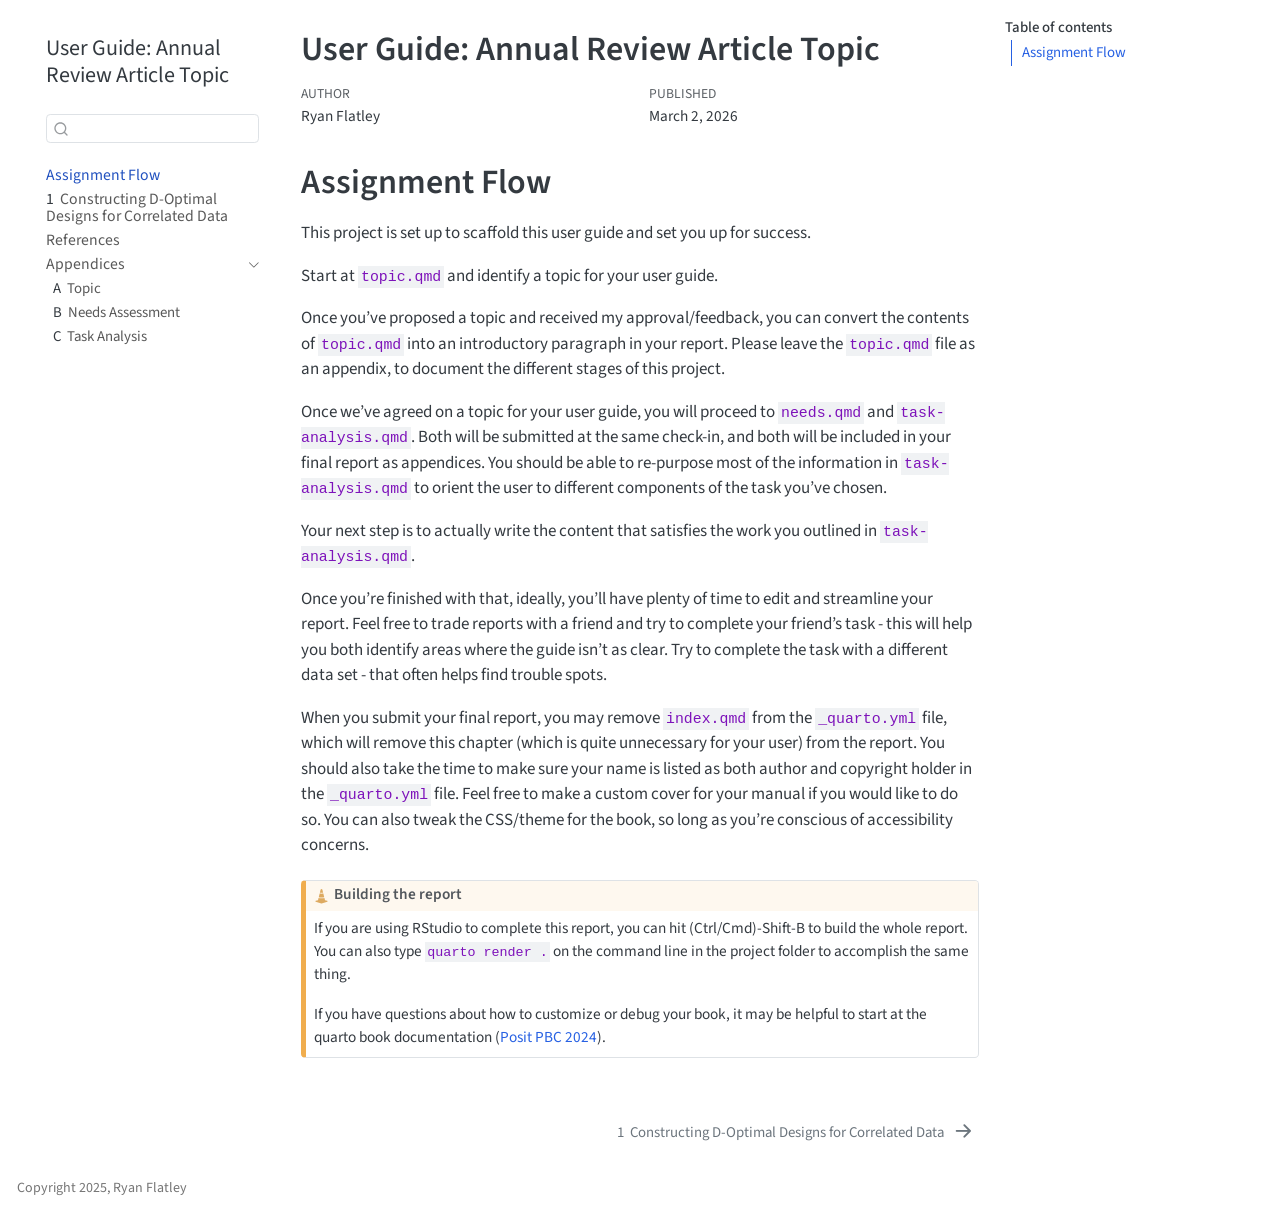
==== docs/index.html @ 8df95045 "it finally compiled holy crap" ====
<!DOCTYPE html>
<html xmlns="http://www.w3.org/1999/xhtml" lang="en" xml:lang="en"><head>

<meta charset="utf-8">
<meta name="generator" content="quarto-1.8.27">

<meta name="viewport" content="width=device-width, initial-scale=1.0, user-scalable=yes">

<meta name="author" content="Ryan Flatley">
<meta name="dcterms.date" content="2026-03-02">

<title>User Guide: Annual Review Article Topic</title>
<style>
code{white-space: pre-wrap;}
span.smallcaps{font-variant: small-caps;}
div.columns{display: flex; gap: min(4vw, 1.5em);}
div.column{flex: auto; overflow-x: auto;}
div.hanging-indent{margin-left: 1.5em; text-indent: -1.5em;}
ul.task-list{list-style: none;}
ul.task-list li input[type="checkbox"] {
  width: 0.8em;
  margin: 0 0.8em 0.2em -1em; /* quarto-specific, see https://github.com/quarto-dev/quarto-cli/issues/4556 */ 
  vertical-align: middle;
}
/* CSS for citations */
div.csl-bib-body { }
div.csl-entry {
  clear: both;
  margin-bottom: 0em;
}
.hanging-indent div.csl-entry {
  margin-left:2em;
  text-indent:-2em;
}
div.csl-left-margin {
  min-width:2em;
  float:left;
}
div.csl-right-inline {
  margin-left:2em;
  padding-left:1em;
}
div.csl-indent {
  margin-left: 2em;
}</style>


<script src="site_libs/quarto-nav/quarto-nav.js"></script>
<script src="site_libs/quarto-nav/headroom.min.js"></script>
<script src="site_libs/clipboard/clipboard.min.js"></script>
<script src="site_libs/quarto-search/autocomplete.umd.js"></script>
<script src="site_libs/quarto-search/fuse.min.js"></script>
<script src="site_libs/quarto-search/quarto-search.js"></script>
<meta name="quarto:offset" content="./">
<link href="./guide.html" rel="next">
<script src="site_libs/quarto-html/quarto.js" type="module"></script>
<script src="site_libs/quarto-html/tabsets/tabsets.js" type="module"></script>
<script src="site_libs/quarto-html/axe/axe-check.js" type="module"></script>
<script src="site_libs/quarto-html/popper.min.js"></script>
<script src="site_libs/quarto-html/tippy.umd.min.js"></script>
<script src="site_libs/quarto-html/anchor.min.js"></script>
<link href="site_libs/quarto-html/tippy.css" rel="stylesheet">
<link href="site_libs/quarto-html/quarto-syntax-highlighting-b754b9fd3853d7e56faef54c29c5d52b.css" rel="stylesheet" id="quarto-text-highlighting-styles">
<script src="site_libs/bootstrap/bootstrap.min.js"></script>
<link href="site_libs/bootstrap/bootstrap-icons.css" rel="stylesheet">
<link href="site_libs/bootstrap/bootstrap-2235befa16e1d81c0b6f94b70b898050.min.css" rel="stylesheet" append-hash="true" id="quarto-bootstrap" data-mode="light">
<script id="quarto-search-options" type="application/json">{
  "location": "sidebar",
  "copy-button": false,
  "collapse-after": 3,
  "panel-placement": "start",
  "type": "textbox",
  "limit": 50,
  "keyboard-shortcut": [
    "f",
    "/",
    "s"
  ],
  "show-item-context": false,
  "language": {
    "search-no-results-text": "No results",
    "search-matching-documents-text": "matching documents",
    "search-copy-link-title": "Copy link to search",
    "search-hide-matches-text": "Hide additional matches",
    "search-more-match-text": "more match in this document",
    "search-more-matches-text": "more matches in this document",
    "search-clear-button-title": "Clear",
    "search-text-placeholder": "",
    "search-detached-cancel-button-title": "Cancel",
    "search-submit-button-title": "Submit",
    "search-label": "Search"
  }
}</script>


</head>

<body class="nav-sidebar floating quarto-light">

<div id="quarto-search-results"></div>
  <header id="quarto-header" class="headroom fixed-top">
  <nav class="quarto-secondary-nav">
    <div class="container-fluid d-flex">
      <button type="button" class="quarto-btn-toggle btn" data-bs-toggle="collapse" role="button" data-bs-target=".quarto-sidebar-collapse-item" aria-controls="quarto-sidebar" aria-expanded="false" aria-label="Toggle sidebar navigation" onclick="if (window.quartoToggleHeadroom) { window.quartoToggleHeadroom(); }">
        <i class="bi bi-layout-text-sidebar-reverse"></i>
      </button>
        <nav class="quarto-page-breadcrumbs" aria-label="breadcrumb"><ol class="breadcrumb"><li class="breadcrumb-item"><a href="./index.html">Assignment Flow</a></li></ol></nav>
        <a class="flex-grow-1" role="navigation" data-bs-toggle="collapse" data-bs-target=".quarto-sidebar-collapse-item" aria-controls="quarto-sidebar" aria-expanded="false" aria-label="Toggle sidebar navigation" onclick="if (window.quartoToggleHeadroom) { window.quartoToggleHeadroom(); }">      
        </a>
      <button type="button" class="btn quarto-search-button" aria-label="Search" onclick="window.quartoOpenSearch();">
        <i class="bi bi-search"></i>
      </button>
    </div>
  </nav>
</header>
<!-- content -->
<div id="quarto-content" class="quarto-container page-columns page-rows-contents page-layout-article">
<!-- sidebar -->
  <nav id="quarto-sidebar" class="sidebar collapse collapse-horizontal quarto-sidebar-collapse-item sidebar-navigation floating overflow-auto">
    <div class="pt-lg-2 mt-2 text-left sidebar-header">
    <div class="sidebar-title mb-0 py-0">
      <a href="./">User Guide: Annual Review Article Topic</a> 
    </div>
      </div>
        <div class="mt-2 flex-shrink-0 align-items-center">
        <div class="sidebar-search">
        <div id="quarto-search" class="" title="Search"></div>
        </div>
        </div>
    <div class="sidebar-menu-container"> 
    <ul class="list-unstyled mt-1">
        <li class="sidebar-item">
  <div class="sidebar-item-container"> 
  <a href="./index.html" class="sidebar-item-text sidebar-link active">
 <span class="menu-text">Assignment Flow</span></a>
  </div>
</li>
        <li class="sidebar-item">
  <div class="sidebar-item-container"> 
  <a href="./guide.html" class="sidebar-item-text sidebar-link">
 <span class="menu-text"><span class="chapter-number">1</span>&nbsp; <span class="chapter-title">Constructing D-Optimal Designs for Correlated Data</span></span></a>
  </div>
</li>
        <li class="sidebar-item">
  <div class="sidebar-item-container"> 
  <a href="./references.html" class="sidebar-item-text sidebar-link">
 <span class="menu-text">References</span></a>
  </div>
</li>
        <li class="sidebar-item sidebar-item-section">
      <div class="sidebar-item-container"> 
            <a class="sidebar-item-text sidebar-link text-start" data-bs-toggle="collapse" data-bs-target="#quarto-sidebar-section-1" role="navigation" aria-expanded="true">
 <span class="menu-text">Appendices</span></a>
          <a class="sidebar-item-toggle text-start" data-bs-toggle="collapse" data-bs-target="#quarto-sidebar-section-1" role="navigation" aria-expanded="true" aria-label="Toggle section">
            <i class="bi bi-chevron-right ms-2"></i>
          </a> 
      </div>
      <ul id="quarto-sidebar-section-1" class="collapse list-unstyled sidebar-section depth1 show">  
          <li class="sidebar-item">
  <div class="sidebar-item-container"> 
  <a href="./topic.html" class="sidebar-item-text sidebar-link">
 <span class="menu-text"><span class="chapter-number">A</span>&nbsp; <span class="chapter-title">Topic</span></span></a>
  </div>
</li>
          <li class="sidebar-item">
  <div class="sidebar-item-container"> 
  <a href="./needs.html" class="sidebar-item-text sidebar-link">
 <span class="menu-text"><span class="chapter-number">B</span>&nbsp; <span class="chapter-title">Needs Assessment</span></span></a>
  </div>
</li>
          <li class="sidebar-item">
  <div class="sidebar-item-container"> 
  <a href="./task-analysis.html" class="sidebar-item-text sidebar-link">
 <span class="menu-text"><span class="chapter-number">C</span>&nbsp; <span class="chapter-title">Task Analysis</span></span></a>
  </div>
</li>
      </ul>
  </li>
    </ul>
    </div>
</nav>
<div id="quarto-sidebar-glass" class="quarto-sidebar-collapse-item" data-bs-toggle="collapse" data-bs-target=".quarto-sidebar-collapse-item"></div>
<!-- margin-sidebar -->
    <div id="quarto-margin-sidebar" class="sidebar margin-sidebar">
        <nav id="TOC" role="doc-toc" class="toc-active">
    <h2 id="toc-title">Table of contents</h2>
   
  <ul>
  <li><a href="#assignment-flow" id="toc-assignment-flow" class="nav-link active" data-scroll-target="#assignment-flow">Assignment Flow</a></li>
  </ul>
</nav>
    </div>
<!-- main -->
<main class="content" id="quarto-document-content">

<header id="title-block-header" class="quarto-title-block default">
<div class="quarto-title">
<h1 class="title">User Guide: Annual Review Article Topic</h1>
</div>



<div class="quarto-title-meta">

    <div>
    <div class="quarto-title-meta-heading">Author</div>
    <div class="quarto-title-meta-contents">
             <p>Ryan Flatley </p>
          </div>
  </div>
    
    <div>
    <div class="quarto-title-meta-heading">Published</div>
    <div class="quarto-title-meta-contents">
      <p class="date">March 2, 2026</p>
    </div>
  </div>
  
    
  </div>
  


</header>


<section id="assignment-flow" class="level1 unnumbered">
<h1 class="unnumbered">Assignment Flow</h1>
<p>This project is set up to scaffold this user guide and set you up for success.</p>
<p>Start at <code>topic.qmd</code> and identify a topic for your user guide.</p>
<p>Once you’ve proposed a topic and received my approval/feedback, you can convert the contents of <code>topic.qmd</code> into an introductory paragraph in your report. Please leave the <code>topic.qmd</code> file as an appendix, to document the different stages of this project.</p>
<p>Once we’ve agreed on a topic for your user guide, you will proceed to <code>needs.qmd</code> and <code>task-analysis.qmd</code>. Both will be submitted at the same check-in, and both will be included in your final report as appendices. You should be able to re-purpose most of the information in <code>task-analysis.qmd</code> to orient the user to different components of the task you’ve chosen.</p>
<p>Your next step is to actually write the content that satisfies the work you outlined in <code>task-analysis.qmd</code>.</p>
<p>Once you’re finished with that, ideally, you’ll have plenty of time to edit and streamline your report. Feel free to trade reports with a friend and try to complete your friend’s task - this will help you both identify areas where the guide isn’t as clear. Try to complete the task with a different data set - that often helps find trouble spots.</p>
<p>When you submit your final report, you may remove <code>index.qmd</code> from the <code>_quarto.yml</code> file, which will remove this chapter (which is quite unnecessary for your user) from the report. You should also take the time to make sure your name is listed as both author and copyright holder in the <code>_quarto.yml</code> file. Feel free to make a custom cover for your manual if you would like to do so. You can also tweak the CSS/theme for the book, so long as you’re conscious of accessibility concerns.</p>
<div class="callout callout-style-default callout-caution callout-titled">
<div class="callout-header d-flex align-content-center">
<div class="callout-icon-container">
<i class="callout-icon"></i>
</div>
<div class="callout-title-container flex-fill">
<span class="screen-reader-only">Caution</span>Building the report
</div>
</div>
<div class="callout-body-container callout-body">
<p>If you are using RStudio to complete this report, you can hit (Ctrl/Cmd)-Shift-B to build the whole report. You can also type <code>quarto render .</code> on the command line in the project folder to accomplish the same thing.</p>
<p>If you have questions about how to customize or debug your book, it may be helpful to start at the quarto book documentation <span class="citation" data-cites="positpbcCreatingBook2024">(<a href="references.html#ref-positpbcCreatingBook2024" role="doc-biblioref">Posit PBC 2024</a>)</span>.</p>
</div>
</div>


<div id="refs" class="references csl-bib-body hanging-indent" data-entry-spacing="0" role="list" style="display: none">
<div id="ref-positpbcCreatingBook2024" class="csl-entry" role="listitem">
Posit PBC. 2024. <span>“Creating a Book.”</span> <a href="https://quarto.org/docs/books/" class="uri">https://quarto.org/docs/books/</a>.
</div>
</div>
</section>

</main> <!-- /main -->
<script id="quarto-html-after-body" type="application/javascript">
  window.document.addEventListener("DOMContentLoaded", function (event) {
    const icon = "";
    const anchorJS = new window.AnchorJS();
    anchorJS.options = {
      placement: 'right',
      icon: icon
    };
    anchorJS.add('.anchored');
    const isCodeAnnotation = (el) => {
      for (const clz of el.classList) {
        if (clz.startsWith('code-annotation-')) {                     
          return true;
        }
      }
      return false;
    }
    const onCopySuccess = function(e) {
      // button target
      const button = e.trigger;
      // don't keep focus
      button.blur();
      // flash "checked"
      button.classList.add('code-copy-button-checked');
      var currentTitle = button.getAttribute("title");
      button.setAttribute("title", "Copied!");
      let tooltip;
      if (window.bootstrap) {
        button.setAttribute("data-bs-toggle", "tooltip");
        button.setAttribute("data-bs-placement", "left");
        button.setAttribute("data-bs-title", "Copied!");
        tooltip = new bootstrap.Tooltip(button, 
          { trigger: "manual", 
            customClass: "code-copy-button-tooltip",
            offset: [0, -8]});
        tooltip.show();    
      }
      setTimeout(function() {
        if (tooltip) {
          tooltip.hide();
          button.removeAttribute("data-bs-title");
          button.removeAttribute("data-bs-toggle");
          button.removeAttribute("data-bs-placement");
        }
        button.setAttribute("title", currentTitle);
        button.classList.remove('code-copy-button-checked');
      }, 1000);
      // clear code selection
      e.clearSelection();
    }
    const getTextToCopy = function(trigger) {
      const outerScaffold = trigger.parentElement.cloneNode(true);
      const codeEl = outerScaffold.querySelector('code');
      for (const childEl of codeEl.children) {
        if (isCodeAnnotation(childEl)) {
          childEl.remove();
        }
      }
      return codeEl.innerText;
    }
    const clipboard = new window.ClipboardJS('.code-copy-button:not([data-in-quarto-modal])', {
      text: getTextToCopy
    });
    clipboard.on('success', onCopySuccess);
    if (window.document.getElementById('quarto-embedded-source-code-modal')) {
      const clipboardModal = new window.ClipboardJS('.code-copy-button[data-in-quarto-modal]', {
        text: getTextToCopy,
        container: window.document.getElementById('quarto-embedded-source-code-modal')
      });
      clipboardModal.on('success', onCopySuccess);
    }
      var localhostRegex = new RegExp(/^(?:http|https):\/\/localhost\:?[0-9]*\//);
      var mailtoRegex = new RegExp(/^mailto:/);
        var filterRegex = new RegExp('/' + window.location.host + '/');
      var isInternal = (href) => {
          return filterRegex.test(href) || localhostRegex.test(href) || mailtoRegex.test(href);
      }
      // Inspect non-navigation links and adorn them if external
     var links = window.document.querySelectorAll('a[href]:not(.nav-link):not(.navbar-brand):not(.toc-action):not(.sidebar-link):not(.sidebar-item-toggle):not(.pagination-link):not(.no-external):not([aria-hidden]):not(.dropdown-item):not(.quarto-navigation-tool):not(.about-link)');
      for (var i=0; i<links.length; i++) {
        const link = links[i];
        if (!isInternal(link.href)) {
          // undo the damage that might have been done by quarto-nav.js in the case of
          // links that we want to consider external
          if (link.dataset.originalHref !== undefined) {
            link.href = link.dataset.originalHref;
          }
        }
      }
    function tippyHover(el, contentFn, onTriggerFn, onUntriggerFn) {
      const config = {
        allowHTML: true,
        maxWidth: 500,
        delay: 100,
        arrow: false,
        appendTo: function(el) {
            return el.parentElement;
        },
        interactive: true,
        interactiveBorder: 10,
        theme: 'quarto',
        placement: 'bottom-start',
      };
      if (contentFn) {
        config.content = contentFn;
      }
      if (onTriggerFn) {
        config.onTrigger = onTriggerFn;
      }
      if (onUntriggerFn) {
        config.onUntrigger = onUntriggerFn;
      }
      window.tippy(el, config); 
    }
    const noterefs = window.document.querySelectorAll('a[role="doc-noteref"]');
    for (var i=0; i<noterefs.length; i++) {
      const ref = noterefs[i];
      tippyHover(ref, function() {
        // use id or data attribute instead here
        let href = ref.getAttribute('data-footnote-href') || ref.getAttribute('href');
        try { href = new URL(href).hash; } catch {}
        const id = href.replace(/^#\/?/, "");
        const note = window.document.getElementById(id);
        if (note) {
          return note.innerHTML;
        } else {
          return "";
        }
      });
    }
    const xrefs = window.document.querySelectorAll('a.quarto-xref');
    const processXRef = (id, note) => {
      // Strip column container classes
      const stripColumnClz = (el) => {
        el.classList.remove("page-full", "page-columns");
        if (el.children) {
          for (const child of el.children) {
            stripColumnClz(child);
          }
        }
      }
      stripColumnClz(note)
      if (id === null || id.startsWith('sec-')) {
        // Special case sections, only their first couple elements
        const container = document.createElement("div");
        if (note.children && note.children.length > 2) {
          container.appendChild(note.children[0].cloneNode(true));
          for (let i = 1; i < note.children.length; i++) {
            const child = note.children[i];
            if (child.tagName === "P" && child.innerText === "") {
              continue;
            } else {
              container.appendChild(child.cloneNode(true));
              break;
            }
          }
          if (window.Quarto?.typesetMath) {
            window.Quarto.typesetMath(container);
          }
          return container.innerHTML
        } else {
          if (window.Quarto?.typesetMath) {
            window.Quarto.typesetMath(note);
          }
          return note.innerHTML;
        }
      } else {
        // Remove any anchor links if they are present
        const anchorLink = note.querySelector('a.anchorjs-link');
        if (anchorLink) {
          anchorLink.remove();
        }
        if (window.Quarto?.typesetMath) {
          window.Quarto.typesetMath(note);
        }
        if (note.classList.contains("callout")) {
          return note.outerHTML;
        } else {
          return note.innerHTML;
        }
      }
    }
    for (var i=0; i<xrefs.length; i++) {
      const xref = xrefs[i];
      tippyHover(xref, undefined, function(instance) {
        instance.disable();
        let url = xref.getAttribute('href');
        let hash = undefined; 
        if (url.startsWith('#')) {
          hash = url;
        } else {
          try { hash = new URL(url).hash; } catch {}
        }
        if (hash) {
          const id = hash.replace(/^#\/?/, "");
          const note = window.document.getElementById(id);
          if (note !== null) {
            try {
              const html = processXRef(id, note.cloneNode(true));
              instance.setContent(html);
            } finally {
              instance.enable();
              instance.show();
            }
          } else {
            // See if we can fetch this
            fetch(url.split('#')[0])
            .then(res => res.text())
            .then(html => {
              const parser = new DOMParser();
              const htmlDoc = parser.parseFromString(html, "text/html");
              const note = htmlDoc.getElementById(id);
              if (note !== null) {
                const html = processXRef(id, note);
                instance.setContent(html);
              } 
            }).finally(() => {
              instance.enable();
              instance.show();
            });
          }
        } else {
          // See if we can fetch a full url (with no hash to target)
          // This is a special case and we should probably do some content thinning / targeting
          fetch(url)
          .then(res => res.text())
          .then(html => {
            const parser = new DOMParser();
            const htmlDoc = parser.parseFromString(html, "text/html");
            const note = htmlDoc.querySelector('main.content');
            if (note !== null) {
              // This should only happen for chapter cross references
              // (since there is no id in the URL)
              // remove the first header
              if (note.children.length > 0 && note.children[0].tagName === "HEADER") {
                note.children[0].remove();
              }
              const html = processXRef(null, note);
              instance.setContent(html);
            } 
          }).finally(() => {
            instance.enable();
            instance.show();
          });
        }
      }, function(instance) {
      });
    }
        let selectedAnnoteEl;
        const selectorForAnnotation = ( cell, annotation) => {
          let cellAttr = 'data-code-cell="' + cell + '"';
          let lineAttr = 'data-code-annotation="' +  annotation + '"';
          const selector = 'span[' + cellAttr + '][' + lineAttr + ']';
          return selector;
        }
        const selectCodeLines = (annoteEl) => {
          const doc = window.document;
          const targetCell = annoteEl.getAttribute("data-target-cell");
          const targetAnnotation = annoteEl.getAttribute("data-target-annotation");
          const annoteSpan = window.document.querySelector(selectorForAnnotation(targetCell, targetAnnotation));
          const lines = annoteSpan.getAttribute("data-code-lines").split(",");
          const lineIds = lines.map((line) => {
            return targetCell + "-" + line;
          })
          let top = null;
          let height = null;
          let parent = null;
          if (lineIds.length > 0) {
              //compute the position of the single el (top and bottom and make a div)
              const el = window.document.getElementById(lineIds[0]);
              top = el.offsetTop;
              height = el.offsetHeight;
              parent = el.parentElement.parentElement;
            if (lineIds.length > 1) {
              const lastEl = window.document.getElementById(lineIds[lineIds.length - 1]);
              const bottom = lastEl.offsetTop + lastEl.offsetHeight;
              height = bottom - top;
            }
            if (top !== null && height !== null && parent !== null) {
              // cook up a div (if necessary) and position it 
              let div = window.document.getElementById("code-annotation-line-highlight");
              if (div === null) {
                div = window.document.createElement("div");
                div.setAttribute("id", "code-annotation-line-highlight");
                div.style.position = 'absolute';
                parent.appendChild(div);
              }
              div.style.top = top - 2 + "px";
              div.style.height = height + 4 + "px";
              div.style.left = 0;
              let gutterDiv = window.document.getElementById("code-annotation-line-highlight-gutter");
              if (gutterDiv === null) {
                gutterDiv = window.document.createElement("div");
                gutterDiv.setAttribute("id", "code-annotation-line-highlight-gutter");
                gutterDiv.style.position = 'absolute';
                const codeCell = window.document.getElementById(targetCell);
                const gutter = codeCell.querySelector('.code-annotation-gutter');
                gutter.appendChild(gutterDiv);
              }
              gutterDiv.style.top = top - 2 + "px";
              gutterDiv.style.height = height + 4 + "px";
            }
            selectedAnnoteEl = annoteEl;
          }
        };
        const unselectCodeLines = () => {
          const elementsIds = ["code-annotation-line-highlight", "code-annotation-line-highlight-gutter"];
          elementsIds.forEach((elId) => {
            const div = window.document.getElementById(elId);
            if (div) {
              div.remove();
            }
          });
          selectedAnnoteEl = undefined;
        };
          // Handle positioning of the toggle
      window.addEventListener(
        "resize",
        throttle(() => {
          elRect = undefined;
          if (selectedAnnoteEl) {
            selectCodeLines(selectedAnnoteEl);
          }
        }, 10)
      );
      function throttle(fn, ms) {
      let throttle = false;
      let timer;
        return (...args) => {
          if(!throttle) { // first call gets through
              fn.apply(this, args);
              throttle = true;
          } else { // all the others get throttled
              if(timer) clearTimeout(timer); // cancel #2
              timer = setTimeout(() => {
                fn.apply(this, args);
                timer = throttle = false;
              }, ms);
          }
        };
      }
        // Attach click handler to the DT
        const annoteDls = window.document.querySelectorAll('dt[data-target-cell]');
        for (const annoteDlNode of annoteDls) {
          annoteDlNode.addEventListener('click', (event) => {
            const clickedEl = event.target;
            if (clickedEl !== selectedAnnoteEl) {
              unselectCodeLines();
              const activeEl = window.document.querySelector('dt[data-target-cell].code-annotation-active');
              if (activeEl) {
                activeEl.classList.remove('code-annotation-active');
              }
              selectCodeLines(clickedEl);
              clickedEl.classList.add('code-annotation-active');
            } else {
              // Unselect the line
              unselectCodeLines();
              clickedEl.classList.remove('code-annotation-active');
            }
          });
        }
    const findCites = (el) => {
      const parentEl = el.parentElement;
      if (parentEl) {
        const cites = parentEl.dataset.cites;
        if (cites) {
          return {
            el,
            cites: cites.split(' ')
          };
        } else {
          return findCites(el.parentElement)
        }
      } else {
        return undefined;
      }
    };
    var bibliorefs = window.document.querySelectorAll('a[role="doc-biblioref"]');
    for (var i=0; i<bibliorefs.length; i++) {
      const ref = bibliorefs[i];
      const citeInfo = findCites(ref);
      if (citeInfo) {
        tippyHover(citeInfo.el, function() {
          var popup = window.document.createElement('div');
          citeInfo.cites.forEach(function(cite) {
            var citeDiv = window.document.createElement('div');
            citeDiv.classList.add('hanging-indent');
            citeDiv.classList.add('csl-entry');
            var biblioDiv = window.document.getElementById('ref-' + cite);
            if (biblioDiv) {
              citeDiv.innerHTML = biblioDiv.innerHTML;
            }
            popup.appendChild(citeDiv);
          });
          return popup.innerHTML;
        });
      }
    }
  });
  </script>
<nav class="page-navigation">
  <div class="nav-page nav-page-previous">
  </div>
  <div class="nav-page nav-page-next">
      <a href="./guide.html" class="pagination-link" aria-label="Constructing D-Optimal Designs for Correlated Data">
        <span class="nav-page-text"><span class="chapter-number">1</span>&nbsp; <span class="chapter-title">Constructing D-Optimal Designs for Correlated Data</span></span> <i class="bi bi-arrow-right-short"></i>
      </a>
  </div>
</nav>
</div> <!-- /content -->
<footer class="footer">
  <div class="nav-footer">
    <div class="nav-footer-left">
<p>Copyright 2025, Ryan Flatley</p>
</div>   
    <div class="nav-footer-center">
      &nbsp;
    </div>
    <div class="nav-footer-right">
      &nbsp;
    </div>
  </div>
</footer>




</body></html>
---- docs/site_libs/quarto-html/tippy.css ----
.tippy-box[data-animation=fade][data-state=hidden]{opacity:0}[data-tippy-root]{max-width:calc(100vw - 10px)}.tippy-box{position:relative;background-color:#333;color:#fff;border-radius:4px;font-size:14px;line-height:1.4;white-space:normal;outline:0;transition-property:transform,visibility,opacity}.tippy-box[data-placement^=top]>.tippy-arrow{bottom:0}.tippy-box[data-placement^=top]>.tippy-arrow:before{bottom:-7px;left:0;border-width:8px 8px 0;border-top-color:initial;transform-origin:center top}.tippy-box[data-placement^=bottom]>.tippy-arrow{top:0}.tippy-box[data-placement^=bottom]>.tippy-arrow:before{top:-7px;left:0;border-width:0 8px 8px;border-bottom-color:initial;transform-origin:center bottom}.tippy-box[data-placement^=left]>.tippy-arrow{right:0}.tippy-box[data-placement^=left]>.tippy-arrow:before{border-width:8px 0 8px 8px;border-left-color:initial;right:-7px;transform-origin:center left}.tippy-box[data-placement^=right]>.tippy-arrow{left:0}.tippy-box[data-placement^=right]>.tippy-arrow:before{left:-7px;border-width:8px 8px 8px 0;border-right-color:initial;transform-origin:center right}.tippy-box[data-inertia][data-state=visible]{transition-timing-function:cubic-bezier(.54,1.5,.38,1.11)}.tippy-arrow{width:16px;height:16px;color:#333}.tippy-arrow:before{content:"";position:absolute;border-color:transparent;border-style:solid}.tippy-content{position:relative;padding:5px 9px;z-index:1}
---- docs/site_libs/quarto-html/quarto-syntax-highlighting-b754b9fd3853d7e56faef54c29c5d52b.css ----
/* quarto syntax highlight colors */
:root {
  --quarto-hl-ot-color: #d91e18;
  --quarto-hl-at-color: #a55a00;
  --quarto-hl-ss-color: #008000;
  --quarto-hl-an-color: #696969;
  --quarto-hl-fu-color: #06287e;
  --quarto-hl-st-color: #008000;
  --quarto-hl-cf-color: #d91e18;
  --quarto-hl-op-color: #00769e;
  --quarto-hl-er-color: #7928a1;
  --quarto-hl-bn-color: #7928a1;
  --quarto-hl-al-color: #7928a1;
  --quarto-hl-va-color: #a55a00;
  --quarto-hl-bu-color: inherit;
  --quarto-hl-ex-color: inherit;
  --quarto-hl-pp-color: #7928a1;
  --quarto-hl-in-color: #696969;
  --quarto-hl-vs-color: #008000;
  --quarto-hl-wa-color: #696969;
  --quarto-hl-do-color: #696969;
  --quarto-hl-im-color: inherit;
  --quarto-hl-ch-color: #008000;
  --quarto-hl-dt-color: #7928a1;
  --quarto-hl-fl-color: #a55a00;
  --quarto-hl-co-color: #696969;
  --quarto-hl-cv-color: #696969;
  --quarto-hl-cn-color: #d91e18;
  --quarto-hl-sc-color: #00769e;
  --quarto-hl-dv-color: #7928a1;
  --quarto-hl-kw-color: #d91e18;
}

/* other quarto variables */
:root {
  --quarto-font-monospace: SFMono-Regular, Menlo, Monaco, Consolas, "Liberation Mono", "Courier New", monospace;
}

/* syntax highlight based on Pandoc's rules */
pre > code.sourceCode > span {
  color: #545454;
}

code.sourceCode > span {
  color: #545454;
}

div.sourceCode,
div.sourceCode pre.sourceCode {
  color: #545454;
}

/* Normal */
code span {
  color: #545454;
}

/* Alert */
code span.al {
  color: #7928a1;
  font-style: inherit;
}

/* Annotation */
code span.an {
  color: #696969;
  font-style: inherit;
}

/* Attribute */
code span.at {
  color: #a55a00;
  font-style: inherit;
}

/* BaseN */
code span.bn {
  color: #7928a1;
  font-style: inherit;
}

/* BuiltIn */
code span.bu {
  font-style: inherit;
}

/* ControlFlow */
code span.cf {
  color: #d91e18;
  font-style: inherit;
}

/* Char */
code span.ch {
  color: #008000;
  font-style: inherit;
}

/* Constant */
code span.cn {
  color: #d91e18;
  font-style: inherit;
}

/* Comment */
code span.co {
  color: #696969;
  font-style: inherit;
}

/* CommentVar */
code span.cv {
  color: #696969;
  font-style: italic;
}

/* Documentation */
code span.do {
  color: #696969;
  font-style: italic;
}

/* DataType */
code span.dt {
  color: #7928a1;
  font-style: inherit;
}

/* DecVal */
code span.dv {
  color: #7928a1;
  font-style: inherit;
}

/* Error */
code span.er {
  color: #7928a1;
  font-style: inherit;
}

/* Extension */
code span.ex {
  font-style: inherit;
}

/* Float */
code span.fl {
  color: #a55a00;
  font-style: inherit;
}

/* Function */
code span.fu {
  color: #06287e;
  font-style: inherit;
}

/* Import */
code span.im {
  font-style: inherit;
}

/* Information */
code span.in {
  color: #696969;
  font-style: inherit;
}

/* Keyword */
code span.kw {
  color: #d91e18;
  font-style: inherit;
}

/* Operator */
code span.op {
  color: #00769e;
  font-style: inherit;
}

/* Other */
code span.ot {
  color: #d91e18;
  font-style: inherit;
}

/* Preprocessor */
code span.pp {
  color: #7928a1;
  font-style: inherit;
}

/* SpecialChar */
code span.sc {
  color: #00769e;
  font-style: inherit;
}

/* SpecialString */
code span.ss {
  color: #008000;
  font-style: inherit;
}

/* String */
code span.st {
  color: #008000;
  font-style: inherit;
}

/* Variable */
code span.va {
  color: #a55a00;
  font-style: inherit;
}

/* VerbatimString */
code span.vs {
  color: #008000;
  font-style: inherit;
}

/* Warning */
code span.wa {
  color: #696969;
  font-style: italic;
}

.prevent-inlining {
  content: "</";
}

/*# sourceMappingURL=f03ab405d406a4f73e37d104cafdb335.css.map */
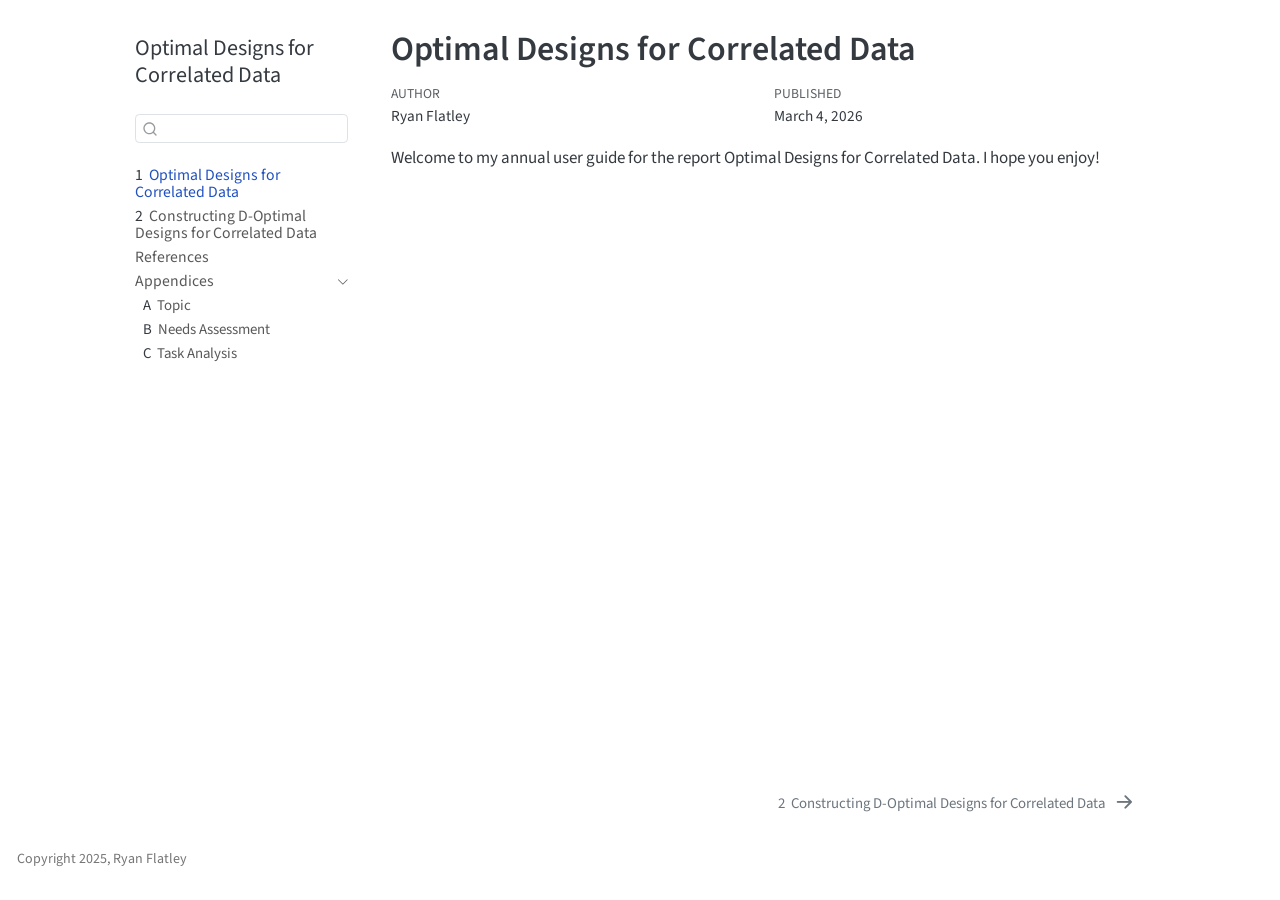
==== commit d1ddf63f: "fixes" ====
--- a/docs/index.html
+++ b/docs/index.html
@@ -7,9 +7,9 @@
 <meta name="viewport" content="width=device-width, initial-scale=1.0, user-scalable=yes">
 
 <meta name="author" content="Ryan Flatley">
-<meta name="dcterms.date" content="2026-03-02">
-
-<title>User Guide: Annual Review Article Topic</title>
+<meta name="dcterms.date" content="2026-03-04">
+
+<title>Optimal Designs for Correlated Data</title>
 <style>
 code{white-space: pre-wrap;}
 span.smallcaps{font-variant: small-caps;}
@@ -22,27 +22,7 @@
   margin: 0 0.8em 0.2em -1em; /* quarto-specific, see https://github.com/quarto-dev/quarto-cli/issues/4556 */ 
   vertical-align: middle;
 }
-/* CSS for citations */
-div.csl-bib-body { }
-div.csl-entry {
-  clear: both;
-  margin-bottom: 0em;
-}
-.hanging-indent div.csl-entry {
-  margin-left:2em;
-  text-indent:-2em;
-}
-div.csl-left-margin {
-  min-width:2em;
-  float:left;
-}
-div.csl-right-inline {
-  margin-left:2em;
-  padding-left:1em;
-}
-div.csl-indent {
-  margin-left: 2em;
-}</style>
+</style>
 
 
 <script src="site_libs/quarto-nav/quarto-nav.js"></script>
@@ -95,7 +75,7 @@
 
 </head>
 
-<body class="nav-sidebar floating quarto-light">
+<body class="nav-sidebar floating fullcontent quarto-light">
 
 <div id="quarto-search-results"></div>
   <header id="quarto-header" class="headroom fixed-top">
@@ -104,7 +84,7 @@
       <button type="button" class="quarto-btn-toggle btn" data-bs-toggle="collapse" role="button" data-bs-target=".quarto-sidebar-collapse-item" aria-controls="quarto-sidebar" aria-expanded="false" aria-label="Toggle sidebar navigation" onclick="if (window.quartoToggleHeadroom) { window.quartoToggleHeadroom(); }">
         <i class="bi bi-layout-text-sidebar-reverse"></i>
       </button>
-        <nav class="quarto-page-breadcrumbs" aria-label="breadcrumb"><ol class="breadcrumb"><li class="breadcrumb-item"><a href="./index.html">Assignment Flow</a></li></ol></nav>
+        <nav class="quarto-page-breadcrumbs" aria-label="breadcrumb"><ol class="breadcrumb"><li class="breadcrumb-item"><a href="./index.html"><span class="chapter-number">1</span>&nbsp; <span class="chapter-title">Optimal Designs for Correlated Data</span></a></li></ol></nav>
         <a class="flex-grow-1" role="navigation" data-bs-toggle="collapse" data-bs-target=".quarto-sidebar-collapse-item" aria-controls="quarto-sidebar" aria-expanded="false" aria-label="Toggle sidebar navigation" onclick="if (window.quartoToggleHeadroom) { window.quartoToggleHeadroom(); }">      
         </a>
       <button type="button" class="btn quarto-search-button" aria-label="Search" onclick="window.quartoOpenSearch();">
@@ -119,7 +99,7 @@
   <nav id="quarto-sidebar" class="sidebar collapse collapse-horizontal quarto-sidebar-collapse-item sidebar-navigation floating overflow-auto">
     <div class="pt-lg-2 mt-2 text-left sidebar-header">
     <div class="sidebar-title mb-0 py-0">
-      <a href="./">User Guide: Annual Review Article Topic</a> 
+      <a href="./">Optimal Designs for Correlated Data</a> 
     </div>
       </div>
         <div class="mt-2 flex-shrink-0 align-items-center">
@@ -132,13 +112,13 @@
         <li class="sidebar-item">
   <div class="sidebar-item-container"> 
   <a href="./index.html" class="sidebar-item-text sidebar-link active">
- <span class="menu-text">Assignment Flow</span></a>
+ <span class="menu-text"><span class="chapter-number">1</span>&nbsp; <span class="chapter-title">Optimal Designs for Correlated Data</span></span></a>
   </div>
 </li>
         <li class="sidebar-item">
   <div class="sidebar-item-container"> 
   <a href="./guide.html" class="sidebar-item-text sidebar-link">
- <span class="menu-text"><span class="chapter-number">1</span>&nbsp; <span class="chapter-title">Constructing D-Optimal Designs for Correlated Data</span></span></a>
+ <span class="menu-text"><span class="chapter-number">2</span>&nbsp; <span class="chapter-title">Constructing D-Optimal Designs for Correlated Data</span></span></a>
   </div>
 </li>
         <li class="sidebar-item">
@@ -181,21 +161,13 @@
 </nav>
 <div id="quarto-sidebar-glass" class="quarto-sidebar-collapse-item" data-bs-toggle="collapse" data-bs-target=".quarto-sidebar-collapse-item"></div>
 <!-- margin-sidebar -->
-    <div id="quarto-margin-sidebar" class="sidebar margin-sidebar">
-        <nav id="TOC" role="doc-toc" class="toc-active">
-    <h2 id="toc-title">Table of contents</h2>
-   
-  <ul>
-  <li><a href="#assignment-flow" id="toc-assignment-flow" class="nav-link active" data-scroll-target="#assignment-flow">Assignment Flow</a></li>
-  </ul>
-</nav>
-    </div>
+    
 <!-- main -->
 <main class="content" id="quarto-document-content">
 
 <header id="title-block-header" class="quarto-title-block default">
 <div class="quarto-title">
-<h1 class="title">User Guide: Annual Review Article Topic</h1>
+<h1 class="title">Optimal Designs for Correlated Data</h1>
 </div>
 
 
@@ -212,7 +184,7 @@
     <div>
     <div class="quarto-title-meta-heading">Published</div>
     <div class="quarto-title-meta-contents">
-      <p class="date">March 2, 2026</p>
+      <p class="date">March 4, 2026</p>
     </div>
   </div>
   
@@ -224,37 +196,9 @@
 </header>
 
 
-<section id="assignment-flow" class="level1 unnumbered">
-<h1 class="unnumbered">Assignment Flow</h1>
-<p>This project is set up to scaffold this user guide and set you up for success.</p>
-<p>Start at <code>topic.qmd</code> and identify a topic for your user guide.</p>
-<p>Once you’ve proposed a topic and received my approval/feedback, you can convert the contents of <code>topic.qmd</code> into an introductory paragraph in your report. Please leave the <code>topic.qmd</code> file as an appendix, to document the different stages of this project.</p>
-<p>Once we’ve agreed on a topic for your user guide, you will proceed to <code>needs.qmd</code> and <code>task-analysis.qmd</code>. Both will be submitted at the same check-in, and both will be included in your final report as appendices. You should be able to re-purpose most of the information in <code>task-analysis.qmd</code> to orient the user to different components of the task you’ve chosen.</p>
-<p>Your next step is to actually write the content that satisfies the work you outlined in <code>task-analysis.qmd</code>.</p>
-<p>Once you’re finished with that, ideally, you’ll have plenty of time to edit and streamline your report. Feel free to trade reports with a friend and try to complete your friend’s task - this will help you both identify areas where the guide isn’t as clear. Try to complete the task with a different data set - that often helps find trouble spots.</p>
-<p>When you submit your final report, you may remove <code>index.qmd</code> from the <code>_quarto.yml</code> file, which will remove this chapter (which is quite unnecessary for your user) from the report. You should also take the time to make sure your name is listed as both author and copyright holder in the <code>_quarto.yml</code> file. Feel free to make a custom cover for your manual if you would like to do so. You can also tweak the CSS/theme for the book, so long as you’re conscious of accessibility concerns.</p>
-<div class="callout callout-style-default callout-caution callout-titled">
-<div class="callout-header d-flex align-content-center">
-<div class="callout-icon-container">
-<i class="callout-icon"></i>
-</div>
-<div class="callout-title-container flex-fill">
-<span class="screen-reader-only">Caution</span>Building the report
-</div>
-</div>
-<div class="callout-body-container callout-body">
-<p>If you are using RStudio to complete this report, you can hit (Ctrl/Cmd)-Shift-B to build the whole report. You can also type <code>quarto render .</code> on the command line in the project folder to accomplish the same thing.</p>
-<p>If you have questions about how to customize or debug your book, it may be helpful to start at the quarto book documentation <span class="citation" data-cites="positpbcCreatingBook2024">(<a href="references.html#ref-positpbcCreatingBook2024" role="doc-biblioref">Posit PBC 2024</a>)</span>.</p>
-</div>
-</div>
-
-
-<div id="refs" class="references csl-bib-body hanging-indent" data-entry-spacing="0" role="list" style="display: none">
-<div id="ref-positpbcCreatingBook2024" class="csl-entry" role="listitem">
-Posit PBC. 2024. <span>“Creating a Book.”</span> <a href="https://quarto.org/docs/books/" class="uri">https://quarto.org/docs/books/</a>.
-</div>
-</div>
-</section>
+<p>Welcome to my annual user guide for the report Optimal Designs for Correlated Data. I hope you enjoy!</p>
+
+
 
 </main> <!-- /main -->
 <script id="quarto-html-after-body" type="application/javascript">
@@ -662,7 +606,7 @@
   </div>
   <div class="nav-page nav-page-next">
       <a href="./guide.html" class="pagination-link" aria-label="Constructing D-Optimal Designs for Correlated Data">
-        <span class="nav-page-text"><span class="chapter-number">1</span>&nbsp; <span class="chapter-title">Constructing D-Optimal Designs for Correlated Data</span></span> <i class="bi bi-arrow-right-short"></i>
+        <span class="nav-page-text"><span class="chapter-number">2</span>&nbsp; <span class="chapter-title">Constructing D-Optimal Designs for Correlated Data</span></span> <i class="bi bi-arrow-right-short"></i>
       </a>
   </div>
 </nav>
